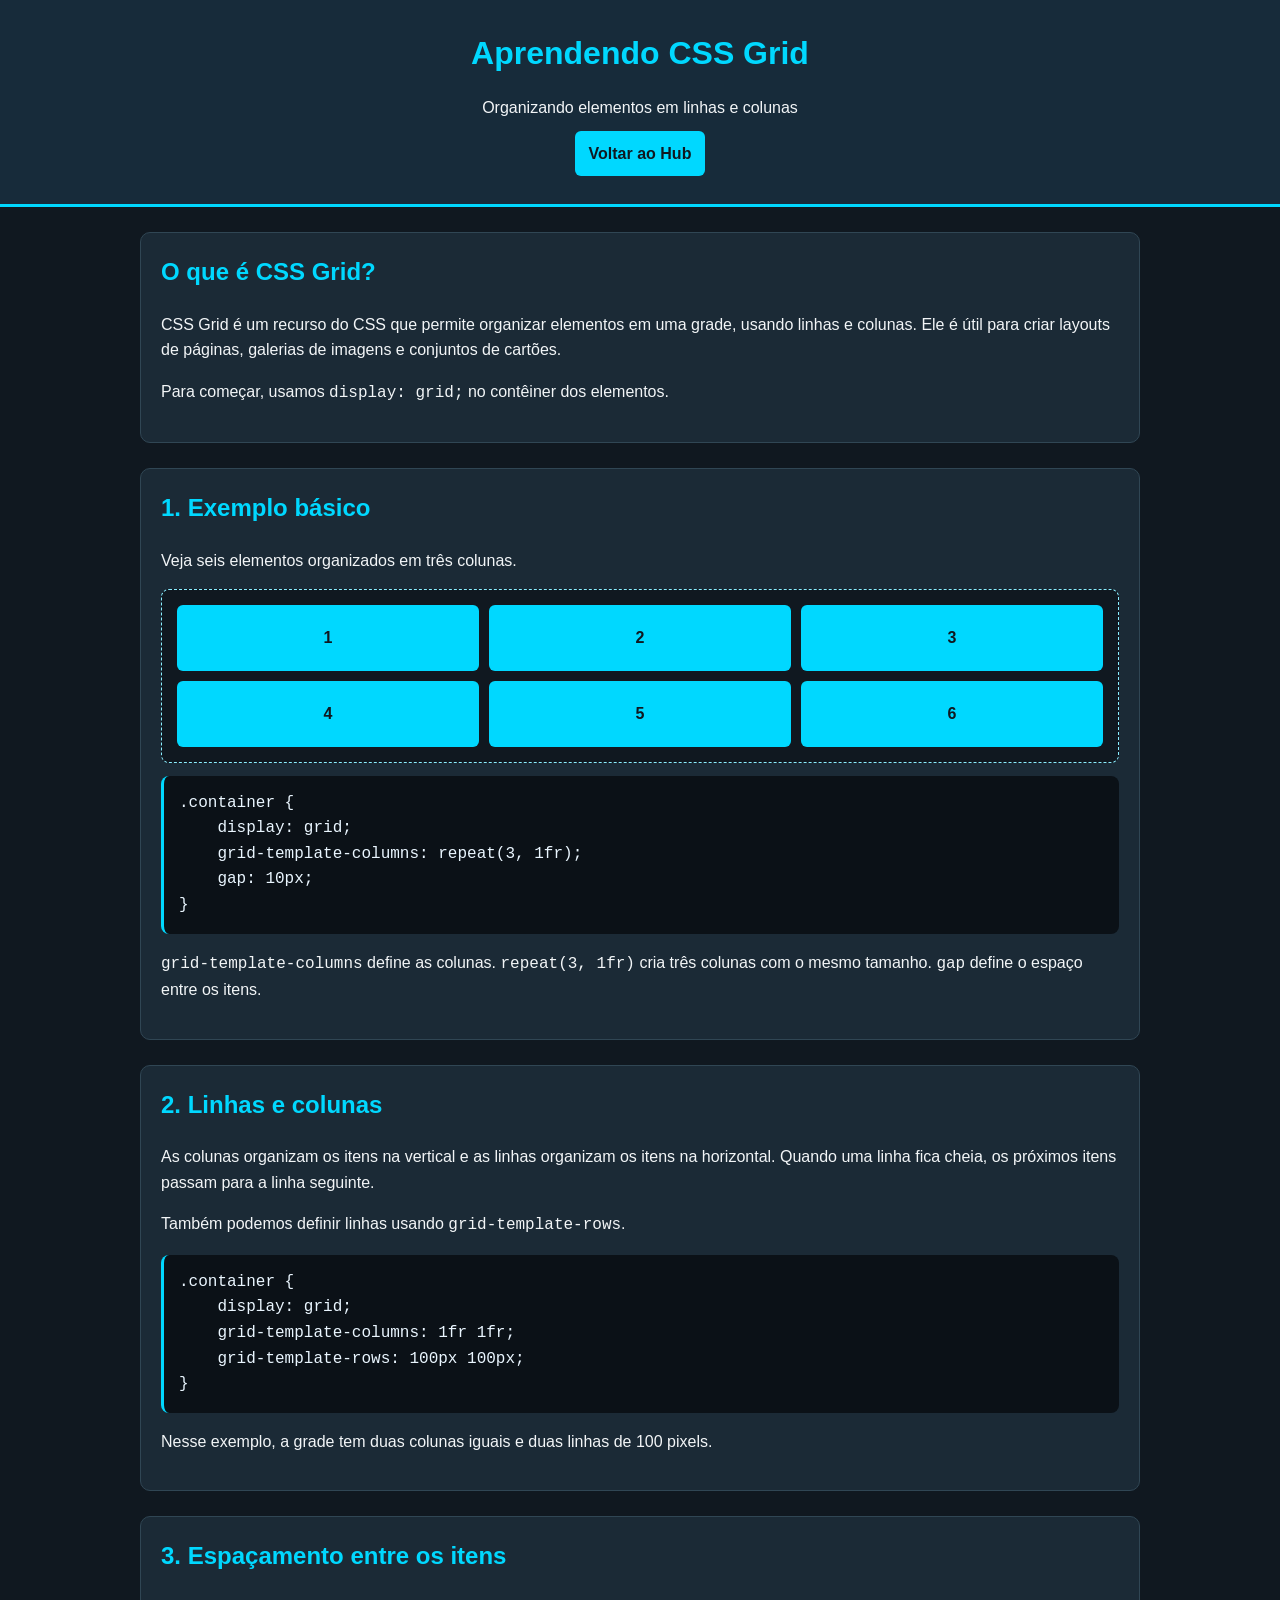
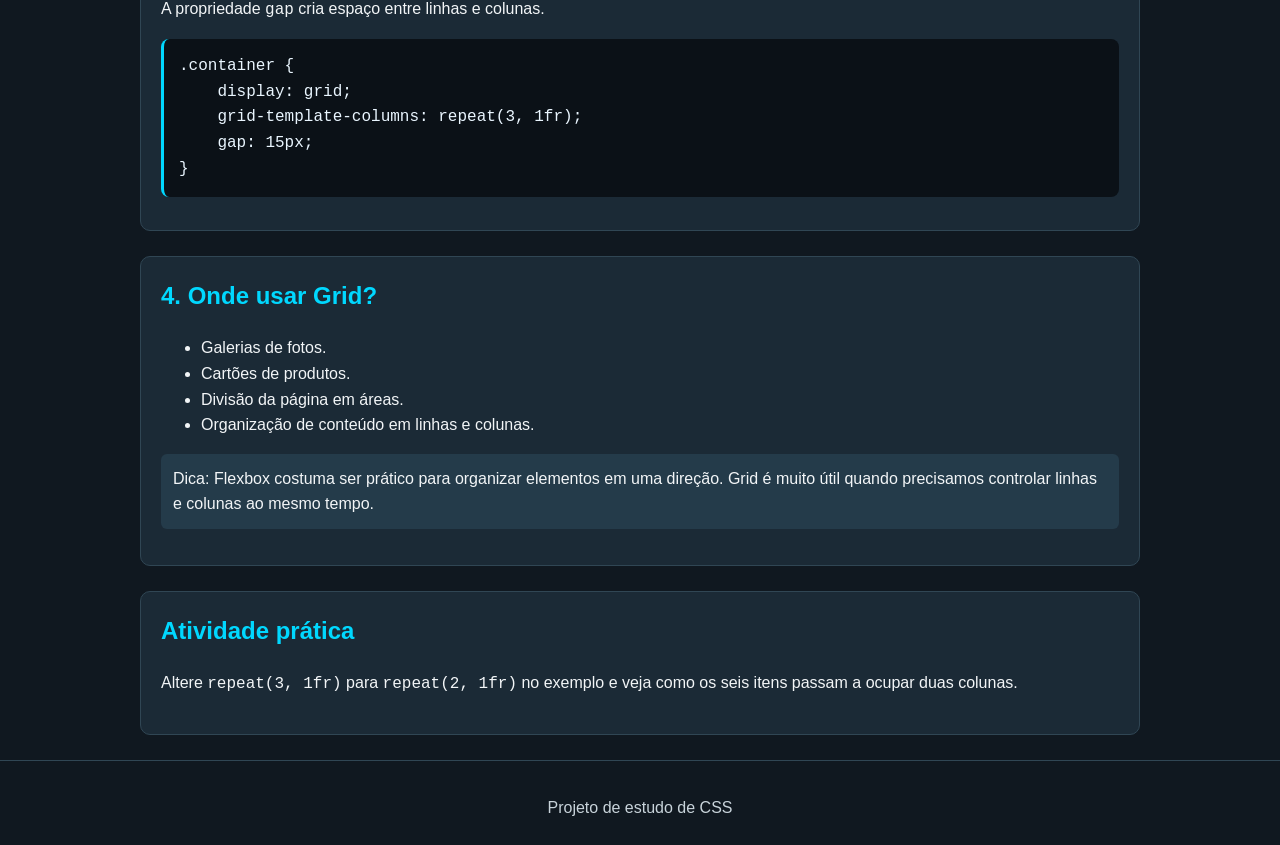
==== grid.html @ 094ed354 "Adiciona paginas Flexbox e Grid" ====
<!DOCTYPE html>
<html lang="pt-BR">
<head>
    <meta charset="UTF-8">
    <meta name="viewport" content="width=device-width, initial-scale=1.0">
    <title>CSS Grid - Hub de CSS</title>
    <link rel="stylesheet" href="style.css">
</head>
<body>
    <header>
        <h1>Aprendendo CSS Grid</h1>
        <p>Organizando elementos em linhas e colunas</p>
        <a class="voltar" href="index.html">Voltar ao Hub</a>
    </header>

    <main>
        <section class="conteudo">
            <h2>O que é CSS Grid?</h2>
            <p>CSS Grid é um recurso do CSS que permite organizar elementos em uma grade, usando linhas e colunas. Ele é útil para criar layouts de páginas, galerias de imagens e conjuntos de cartões.</p>
            <p>Para começar, usamos <code>display: grid;</code> no contêiner dos elementos.</p>
        </section>

        <section class="conteudo">
            <h2>1. Exemplo básico</h2>
            <p>Veja seis elementos organizados em três colunas.</p>
            <div class="exemplo-grid">
                <div class="item-grid">1</div>
                <div class="item-grid">2</div>
                <div class="item-grid">3</div>
                <div class="item-grid">4</div>
                <div class="item-grid">5</div>
                <div class="item-grid">6</div>
            </div>
            <pre><code>.container {
    display: grid;
    grid-template-columns: repeat(3, 1fr);
    gap: 10px;
}</code></pre>
            <p><code>grid-template-columns</code> define as colunas. <code>repeat(3, 1fr)</code> cria três colunas com o mesmo tamanho. <code>gap</code> define o espaço entre os itens.</p>
        </section>

        <section class="conteudo">
            <h2>2. Linhas e colunas</h2>
            <p>As colunas organizam os itens na vertical e as linhas organizam os itens na horizontal. Quando uma linha fica cheia, os próximos itens passam para a linha seguinte.</p>
            <p>Também podemos definir linhas usando <code>grid-template-rows</code>.</p>
            <pre><code>.container {
    display: grid;
    grid-template-columns: 1fr 1fr;
    grid-template-rows: 100px 100px;
}</code></pre>
            <p>Nesse exemplo, a grade tem duas colunas iguais e duas linhas de 100 pixels.</p>
        </section>

        <section class="conteudo">
            <h2>3. Espaçamento entre os itens</h2>
            <p>A propriedade <code>gap</code> cria espaço entre linhas e colunas.</p>
            <pre><code>.container {
    display: grid;
    grid-template-columns: repeat(3, 1fr);
    gap: 15px;
}</code></pre>
        </section>

        <section class="conteudo">
            <h2>4. Onde usar Grid?</h2>
            <ul>
                <li>Galerias de fotos.</li>
                <li>Cartões de produtos.</li>
                <li>Divisão da página em áreas.</li>
                <li>Organização de conteúdo em linhas e colunas.</li>
            </ul>
            <p class="nota">Dica: Flexbox costuma ser prático para organizar elementos em uma direção. Grid é muito útil quando precisamos controlar linhas e colunas ao mesmo tempo.</p>
        </section>

        <section class="conteudo">
            <h2>Atividade prática</h2>
            <p>Altere <code>repeat(3, 1fr)</code> para <code>repeat(2, 1fr)</code> no exemplo e veja como os seis itens passam a ocupar duas colunas.</p>
        </section>
    </main>

    <footer>
        <p>Projeto de estudo de CSS</p>
    </footer>
</body>
</html>
---- style.css ----
/* Estilos gerais do site */
* {
    box-sizing: border-box;
}

body {
    margin: 0;
    font-family: Arial, sans-serif;
    background: #101820;
    color: #f2f5f7;
    line-height: 1.6;
}

header {
    background: #172b3a;
    text-align: center;
    padding: 28px 15px;
    border-bottom: 3px solid #00d8ff;
}

header h1 {
    margin: 0;
    color: #00d8ff;
}

header p {
    margin-bottom: 0;
}

main {
    width: 90%;
    max-width: 1000px;
    margin: 25px auto;
}

section {
    margin-bottom: 25px;
}

.introducao, .cartao, .conteudo {
    background: #1b2a36;
    padding: 20px;
    border-radius: 10px;
    border: 1px solid #304654;
}

h2 {
    color: #00d8ff;
    margin-top: 0;
}

.cartoes {
    display: flex;
    gap: 20px;
    flex-wrap: wrap;
}

.cartao {
    flex: 1;
    min-width: 250px;
}

.botao, .voltar {
    display: inline-block;
    background: #00d8ff;
    color: #101820;
    padding: 10px 14px;
    border-radius: 6px;
    text-decoration: none;
    font-weight: bold;
}

.botao:hover, .voltar:hover {
    background: #8beeff;
}

a {
    color: #8beeff;
}

.voltar {
    margin-top: 10px;
}

.exemplo-flex {
    display: flex;
    justify-content: center;
    align-items: center;
    gap: 10px;
    flex-wrap: wrap;
    background: #101820;
    padding: 15px;
    min-height: 150px;
    border: 1px dashed #8beeff;
    border-radius: 8px;
}

.caixa {
    background: #00d8ff;
    color: #101820;
    width: 75px;
    height: 65px;
    display: flex;
    justify-content: center;
    align-items: center;
    border-radius: 6px;
    font-weight: bold;
}

.exemplo-grid {
    display: grid;
    grid-template-columns: repeat(3, 1fr);
    gap: 10px;
    background: #101820;
    padding: 15px;
    border: 1px dashed #8beeff;
    border-radius: 8px;
}

.item-grid {
    background: #00d8ff;
    color: #101820;
    text-align: center;
    padding: 20px 5px;
    border-radius: 6px;
    font-weight: bold;
}

pre {
    background: #0b1117;
    color: #eaf6ff;
    padding: 15px;
    border-radius: 8px;
    overflow-x: auto;
    border-left: 3px solid #00d8ff;
}

code {
    font-family: Consolas, monospace;
}

.nota {
    background: #243b4a;
    padding: 12px;
    border-radius: 6px;
}

footer {
    text-align: center;
    padding: 18px;
    color: #c8d3da;
    border-top: 1px solid #304654;
}

@media (max-width: 600px) {
    main {
        width: 94%;
    }

    .exemplo-grid {
        grid-template-columns: repeat(2, 1fr);
    }
}
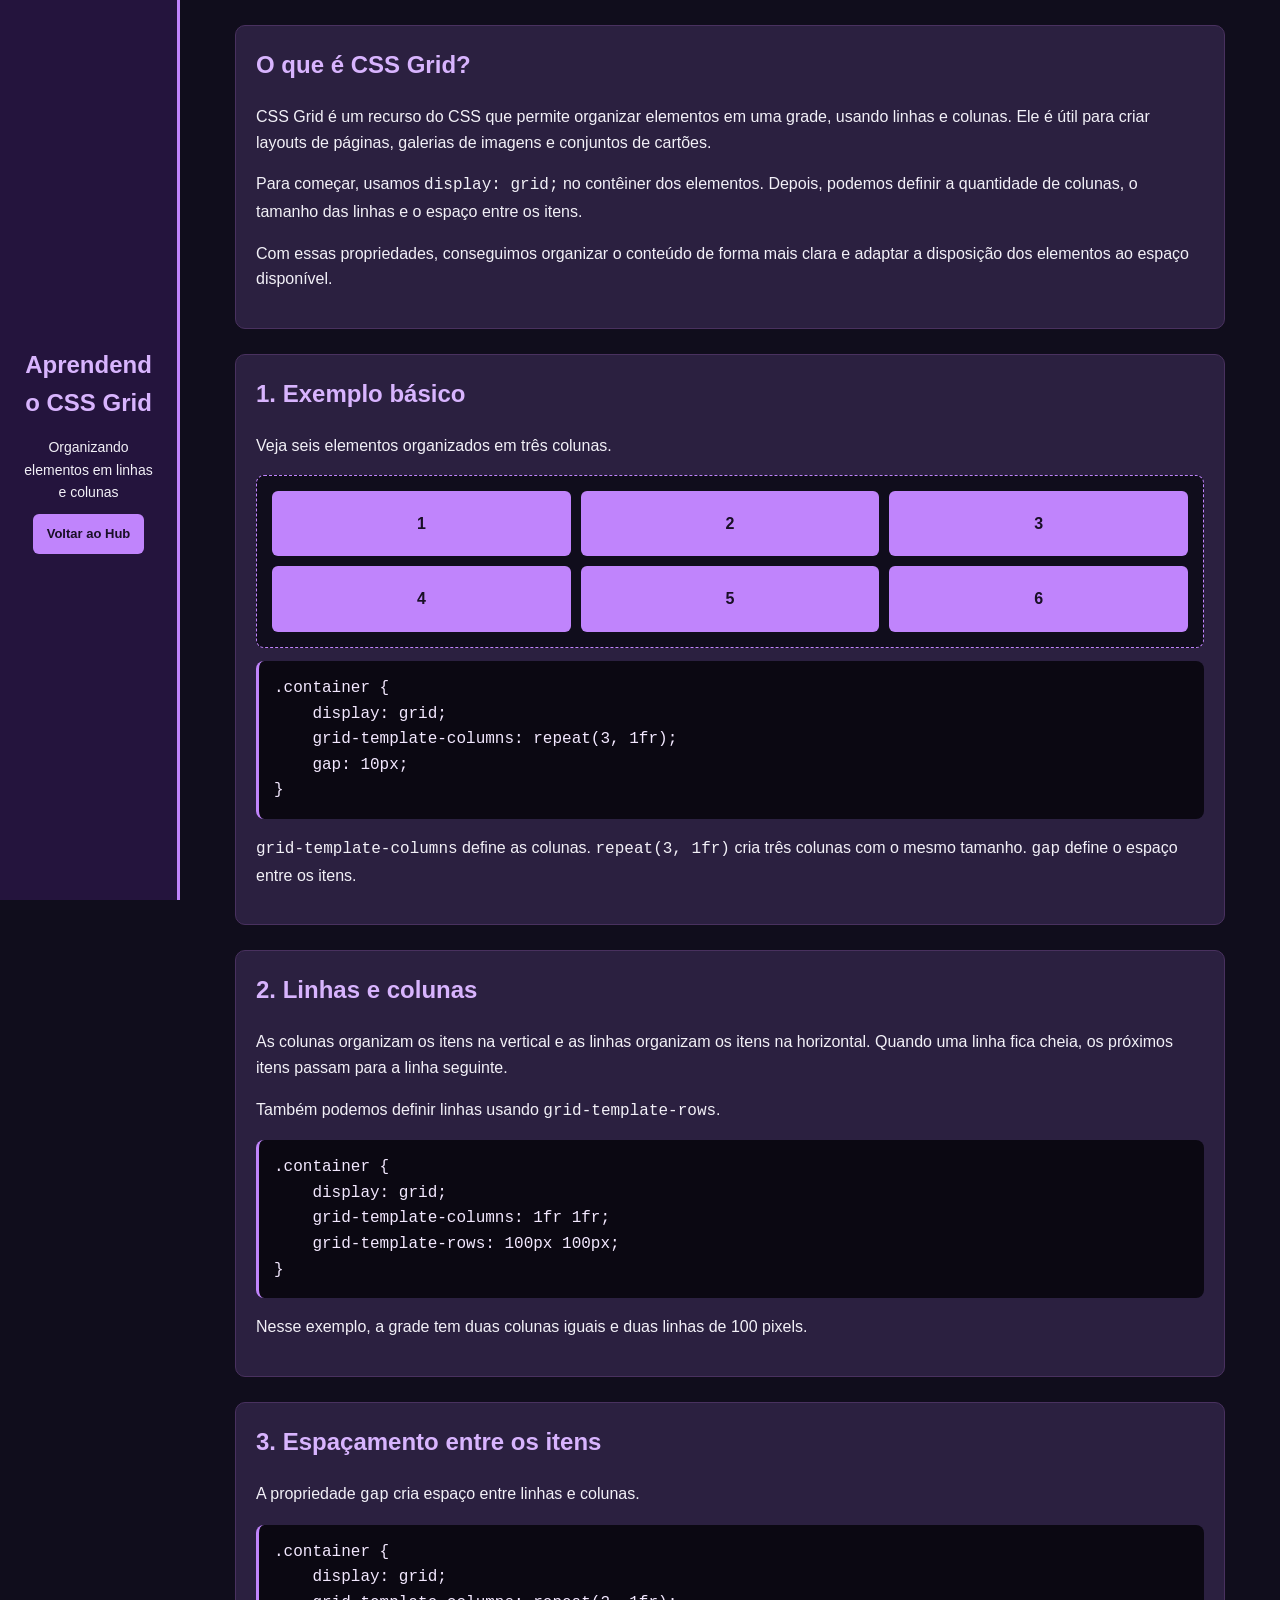
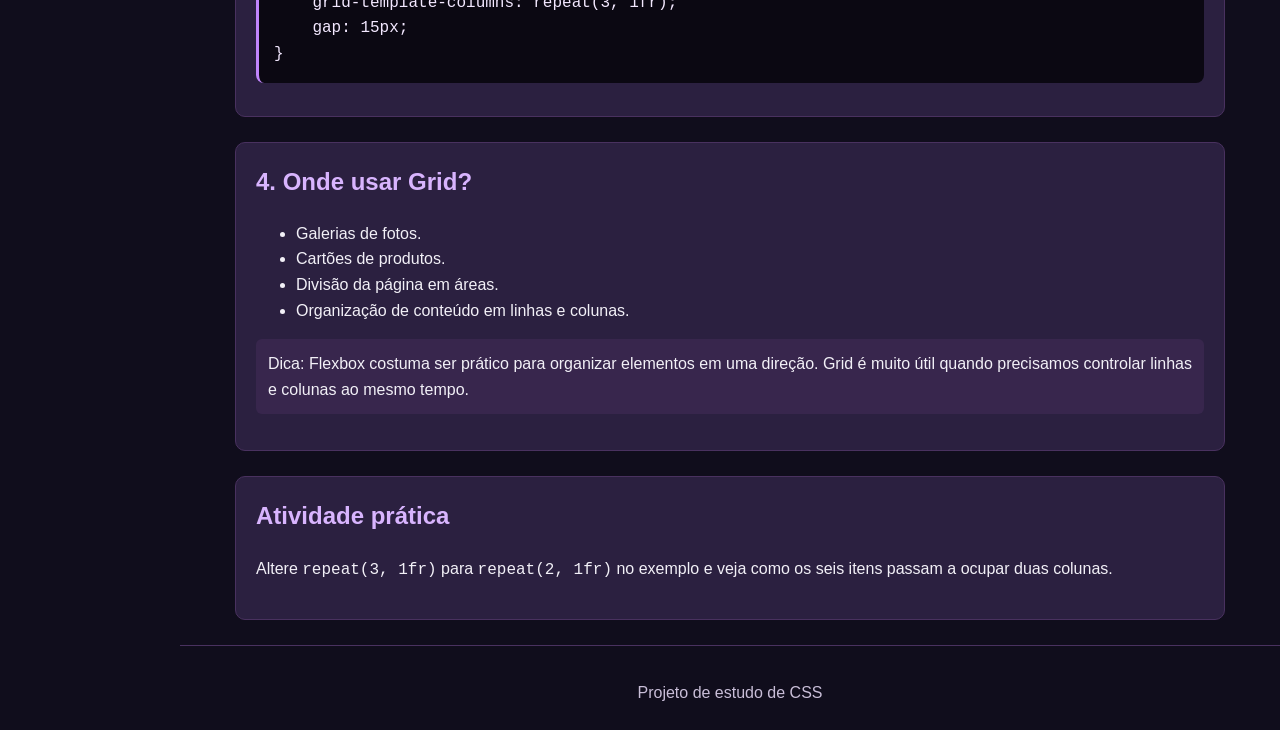
==== commit 827bf50b: "Amplia explicacao inicial do CSS Grid" ====
--- a/grid.html
+++ b/grid.html
@@ -14,11 +14,12 @@
     </header>
 
     <main>
-        <section class="conteudo">
-            <h2>O que é CSS Grid?</h2>
-            <p>CSS Grid é um recurso do CSS que permite organizar elementos em uma grade, usando linhas e colunas. Ele é útil para criar layouts de páginas, galerias de imagens e conjuntos de cartões.</p>
-            <p>Para começar, usamos <code>display: grid;</code> no contêiner dos elementos.</p>
-        </section>
+      <section class="conteudo">
+    <h2>O que é CSS Grid?</h2>
+    <p>CSS Grid é um recurso do CSS que permite organizar elementos em uma grade, usando linhas e colunas. Ele é útil para criar layouts de páginas, galerias de imagens e conjuntos de cartões.</p>
+    <p>Para começar, usamos <code>display: grid;</code> no contêiner dos elementos. Depois, podemos definir a quantidade de colunas, o tamanho das linhas e o espaço entre os itens.</p>
+    <p>Com essas propriedades, conseguimos organizar o conteúdo de forma mais clara e adaptar a disposição dos elementos ao espaço disponível.</p>
+</section>
 
         <section class="conteudo">
             <h2>1. Exemplo básico</h2>
--- a/style.css
+++ b/style.css
@@ -6,21 +6,21 @@
 body {
     margin: 0;
     font-family: Arial, sans-serif;
-    background: #101820;
-    color: #f2f5f7;
+    background: #100D1C;
+    color: #f2f0f7;
     line-height: 1.6;
 }
 
 header {
-    background: #172b3a;
+    background: #24143D;
     text-align: center;
     padding: 28px 15px;
-    border-bottom: 3px solid #00d8ff;
+    border-bottom: 3px solid #C084FC;
 }
 
 header h1 {
     margin: 0;
-    color: #00d8ff;
+    color: #D8B4FE;
 }
 
 header p {
@@ -38,14 +38,14 @@
 }
 
 .introducao, .cartao, .conteudo {
-    background: #1b2a36;
+    background: #2B2040;
     padding: 20px;
     border-radius: 10px;
-    border: 1px solid #304654;
+    border: 1px solid #49315F;
 }
 
 h2 {
-    color: #00d8ff;
+    color: #D8B4FE;
     margin-top: 0;
 }
 
@@ -62,8 +62,8 @@
 
 .botao, .voltar {
     display: inline-block;
-    background: #00d8ff;
-    color: #101820;
+    background: #C084FC;
+    color: #190F26;
     padding: 10px 14px;
     border-radius: 6px;
     text-decoration: none;
@@ -71,11 +71,11 @@
 }
 
 .botao:hover, .voltar:hover {
-    background: #8beeff;
+    background: #D8B4FE;
 }
 
 a {
-    color: #8beeff;
+    color: #D8B4FE;
 }
 
 .voltar {
@@ -88,16 +88,16 @@
     align-items: center;
     gap: 10px;
     flex-wrap: wrap;
-    background: #101820;
+    background: #100D1C;
     padding: 15px;
     min-height: 150px;
-    border: 1px dashed #8beeff;
+    border: 1px dashed #C084FC;
     border-radius: 8px;
 }
 
 .caixa {
-    background: #00d8ff;
-    color: #101820;
+    background: #C084FC;
+    color: #190F26;
     width: 75px;
     height: 65px;
     display: flex;
@@ -111,15 +111,15 @@
     display: grid;
     grid-template-columns: repeat(3, 1fr);
     gap: 10px;
-    background: #101820;
+    background: #100D1C;
     padding: 15px;
-    border: 1px dashed #8beeff;
+    border: 1px dashed #C084FC;
     border-radius: 8px;
 }
 
 .item-grid {
-    background: #00d8ff;
-    color: #101820;
+    background: #C084FC;
+    color: #190F26;
     text-align: center;
     padding: 20px 5px;
     border-radius: 6px;
@@ -127,12 +127,12 @@
 }
 
 pre {
-    background: #0b1117;
-    color: #eaf6ff;
+    background: #0B0812;
+    color: #F3E8FF;
     padding: 15px;
     border-radius: 8px;
     overflow-x: auto;
-    border-left: 3px solid #00d8ff;
+    border-left: 3px solid #C084FC;
 }
 
 code {
@@ -140,7 +140,7 @@
 }
 
 .nota {
-    background: #243b4a;
+    background: #38264D;
     padding: 12px;
     border-radius: 6px;
 }
@@ -148,11 +148,51 @@
 footer {
     text-align: center;
     padding: 18px;
-    color: #c8d3da;
-    border-top: 1px solid #304654;
-}
-
-@media (max-width: 600px) {
+    color: #C9BED8;
+    border-top: 1px solid #49315F;
+}
+
+/* Barra lateral */
+@media (min-width: 900px) {
+    body {
+        padding-left: 180px;
+    }
+
+    header {
+        position: fixed;
+        left: 0;
+        top: 0;
+        width: 180px;
+        height: 100vh;
+        display: flex;
+        flex-direction: column;
+        justify-content: center;
+        align-items: center;
+        padding: 20px;
+        border-bottom: none;
+        border-right: 3px solid #C084FC;
+    }
+
+    header h1 {
+        font-size: 24px;
+        overflow-wrap: anywhere;
+    }
+
+    header p {
+        font-size: 14px;
+    }
+
+    header .voltar {
+        font-size: 13px;
+        text-align: center;
+    }
+
+    main {
+        width: 90%;
+    }
+}
+
+@media (max-width: 899px) {
     main {
         width: 94%;
     }
@@ -160,4 +200,4 @@
     .exemplo-grid {
         grid-template-columns: repeat(2, 1fr);
     }
-}
+}
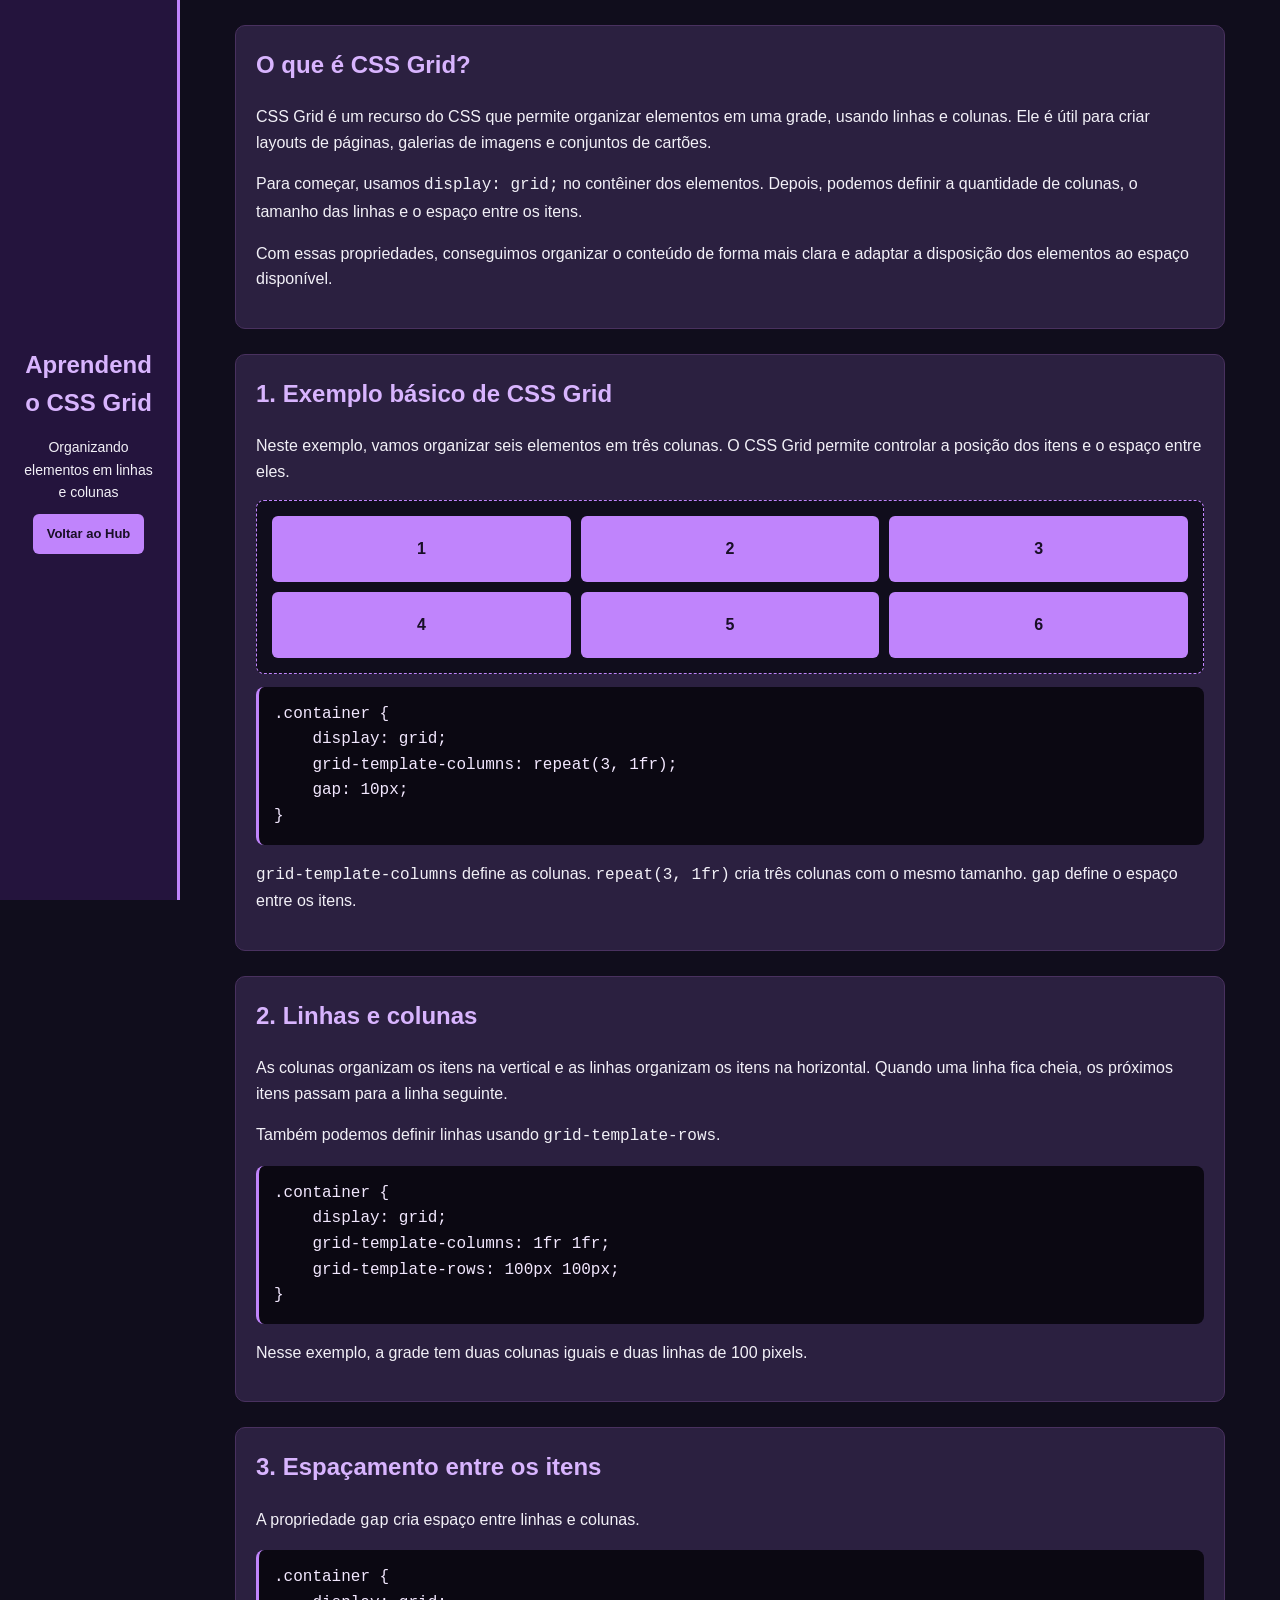
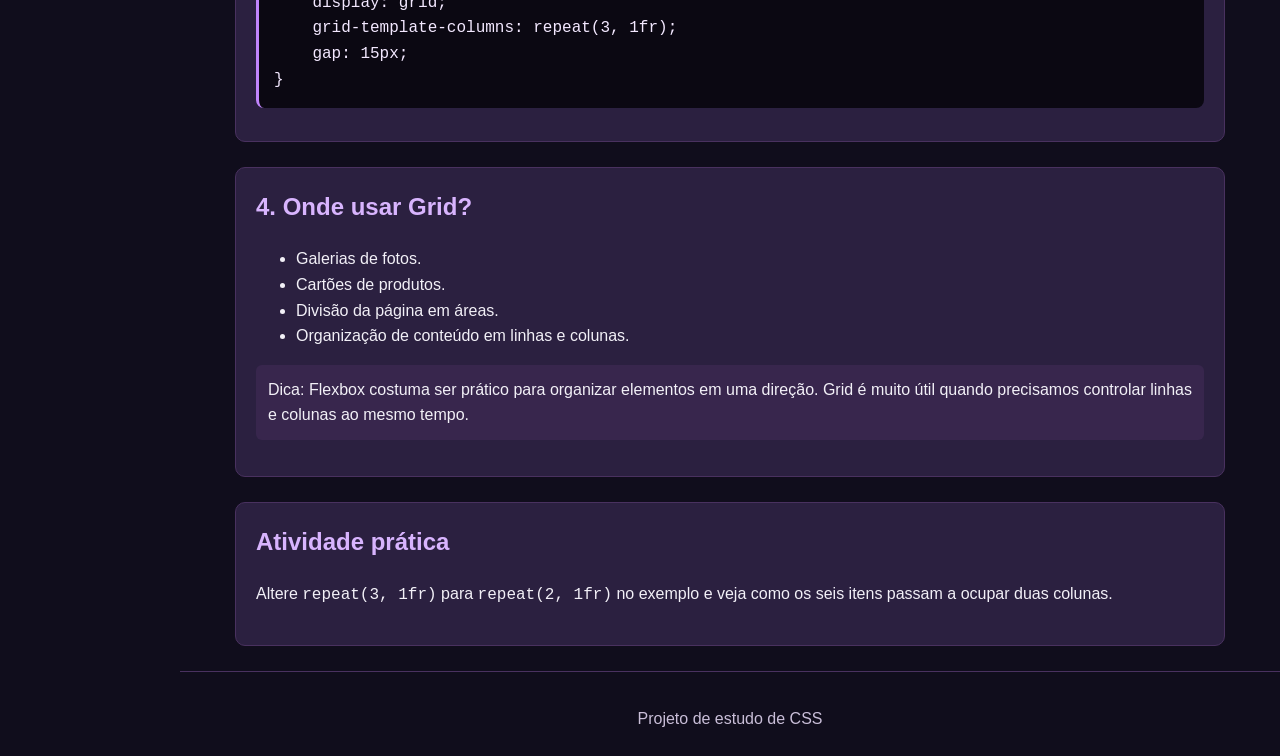
==== commit 06f3f1e5: "Melhora exemplo basico de CSS Grid" ====
--- a/grid.html
+++ b/grid.html
@@ -22,8 +22,11 @@
 </section>
 
         <section class="conteudo">
-            <h2>1. Exemplo básico</h2>
-            <p>Veja seis elementos organizados em três colunas.</p>
+            <h2>1. Exemplo básico de CSS Grid</h2>
+<p>
+    Neste exemplo, vamos organizar seis elementos em três colunas.
+    O CSS Grid permite controlar a posição dos itens e o espaço entre eles.
+</p>
             <div class="exemplo-grid">
                 <div class="item-grid">1</div>
                 <div class="item-grid">2</div>
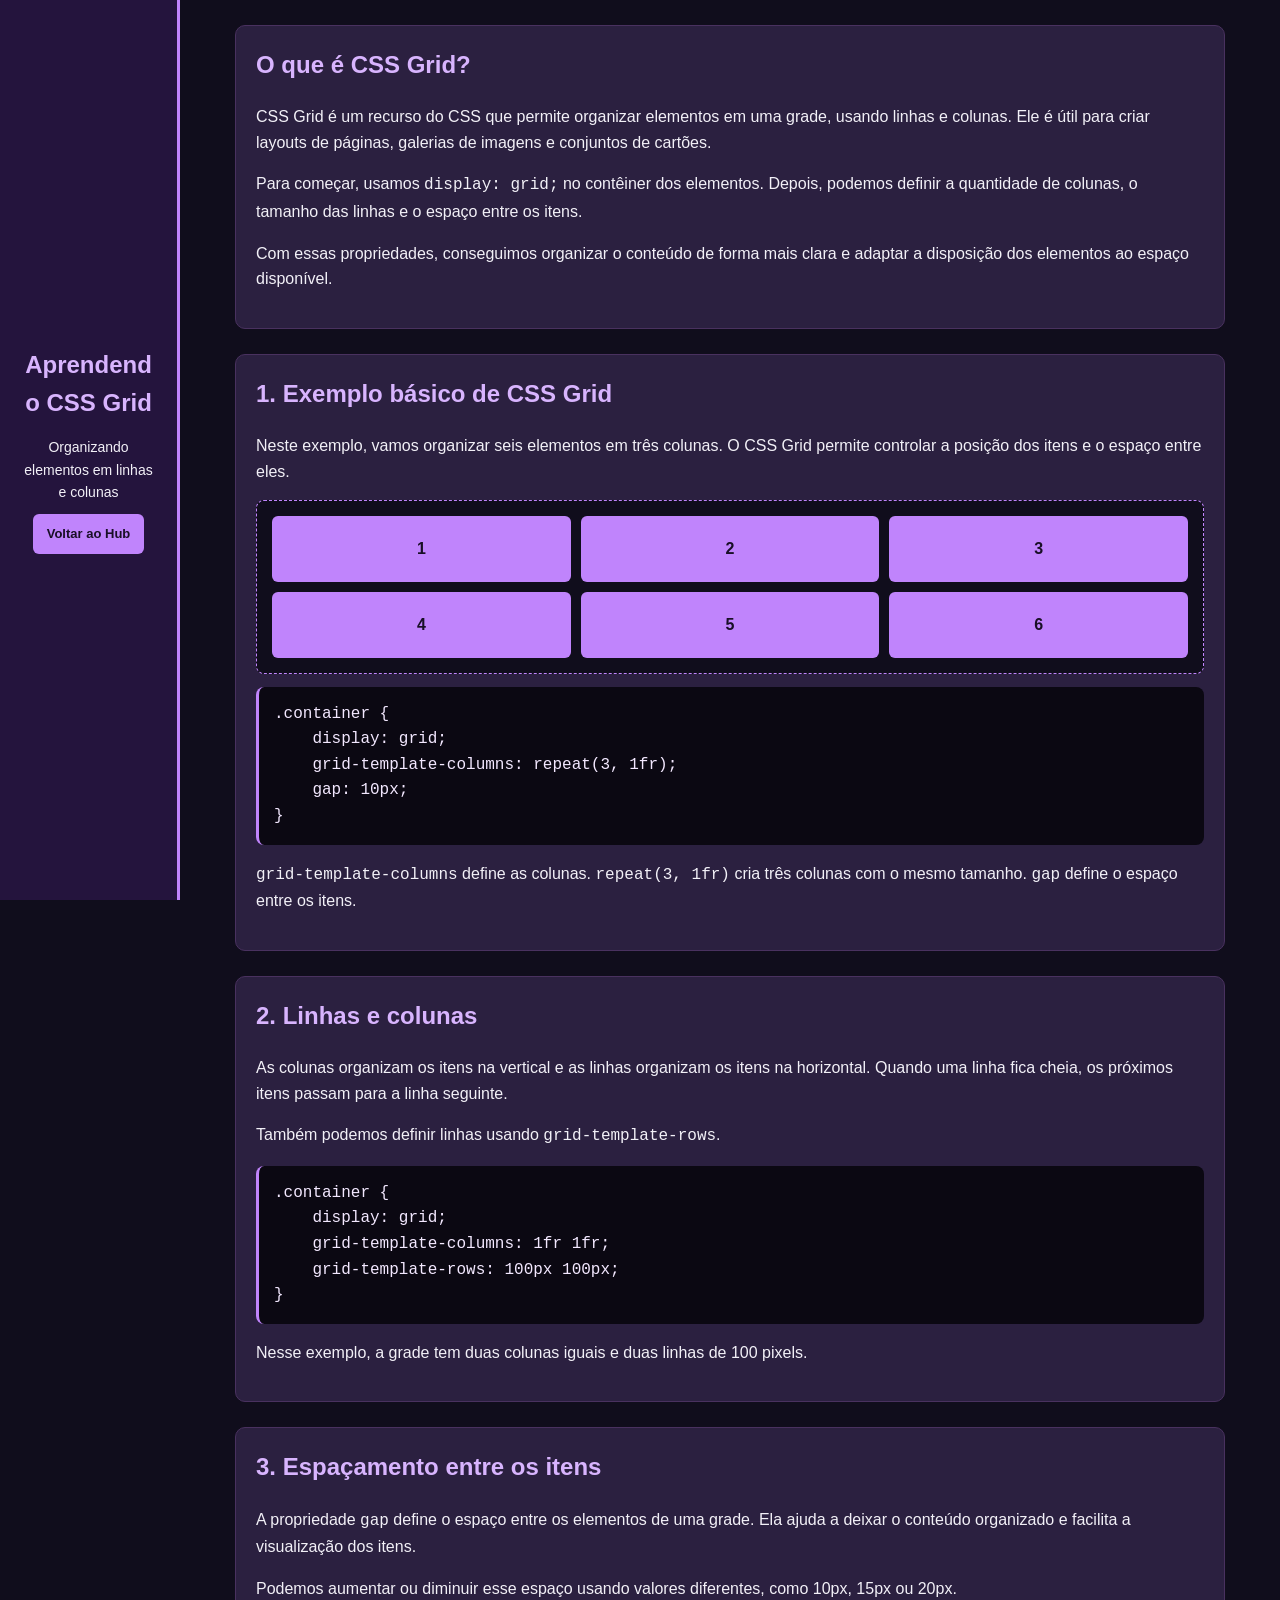
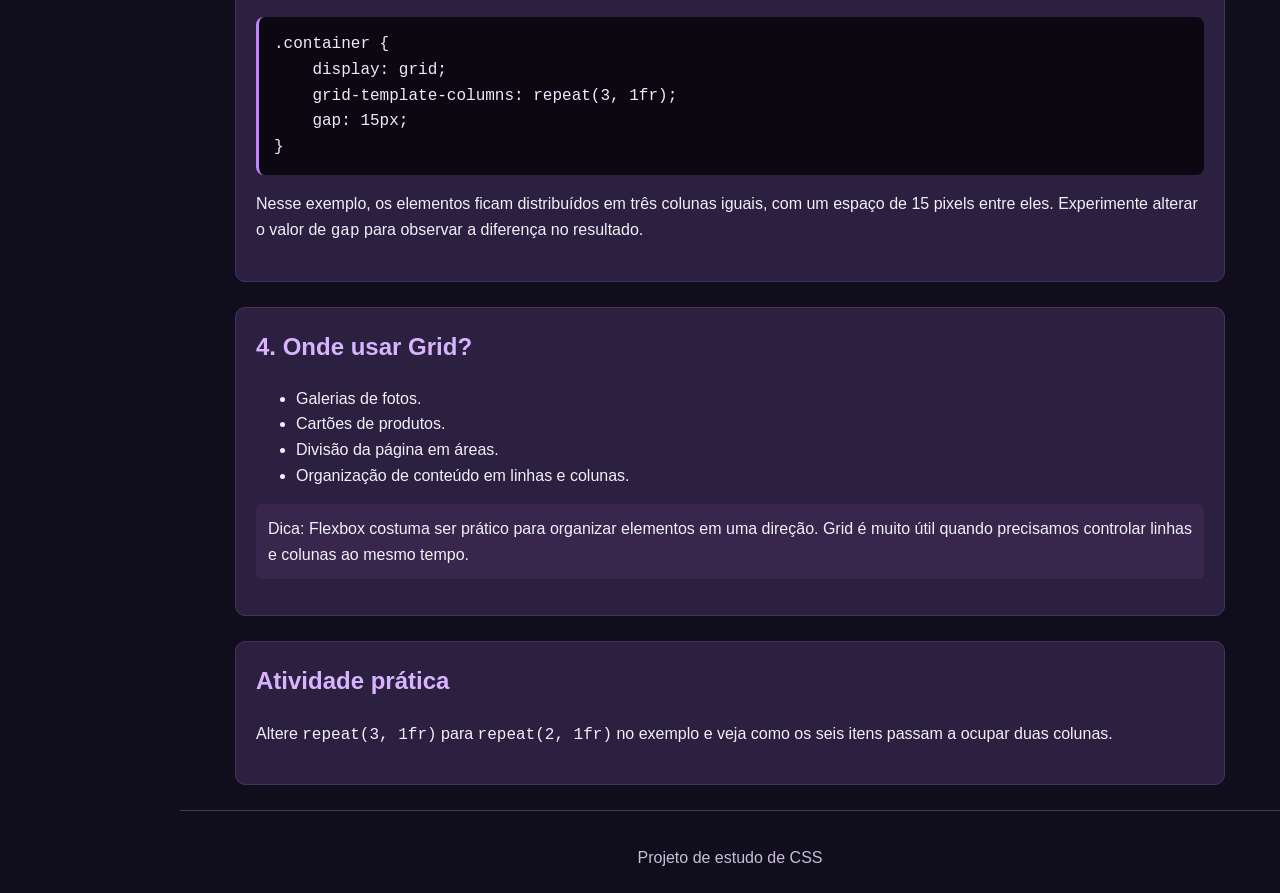
==== commit a8bdb136: "Amplia explicacao sobre espacamento no Grid" ====
--- a/grid.html
+++ b/grid.html
@@ -55,15 +55,35 @@
             <p>Nesse exemplo, a grade tem duas colunas iguais e duas linhas de 100 pixels.</p>
         </section>
 
-        <section class="conteudo">
-            <h2>3. Espaçamento entre os itens</h2>
-            <p>A propriedade <code>gap</code> cria espaço entre linhas e colunas.</p>
-            <pre><code>.container {
+        
+<section class="conteudo">
+    <h2>3. Espaçamento entre os itens</h2>
+
+    <p>
+        A propriedade <code>gap</code> define o espaço entre os
+        elementos de uma grade. Ela ajuda a deixar o conteúdo
+        organizado e facilita a visualização dos itens.
+    </p>
+
+    <p>
+        Podemos aumentar ou diminuir esse espaço usando valores
+        diferentes, como 10px, 15px ou 20px.
+    </p>
+
+    <pre><code>.container {
     display: grid;
     grid-template-columns: repeat(3, 1fr);
     gap: 15px;
 }</code></pre>
-        </section>
+
+    <p>
+        Nesse exemplo, os elementos ficam distribuídos em três
+        colunas iguais, com um espaço de 15 pixels entre eles.
+        Experimente alterar o valor de <code>gap</code> para
+        observar a diferença no resultado.
+    </p>
+</section>
+
 
         <section class="conteudo">
             <h2>4. Onde usar Grid?</h2>
